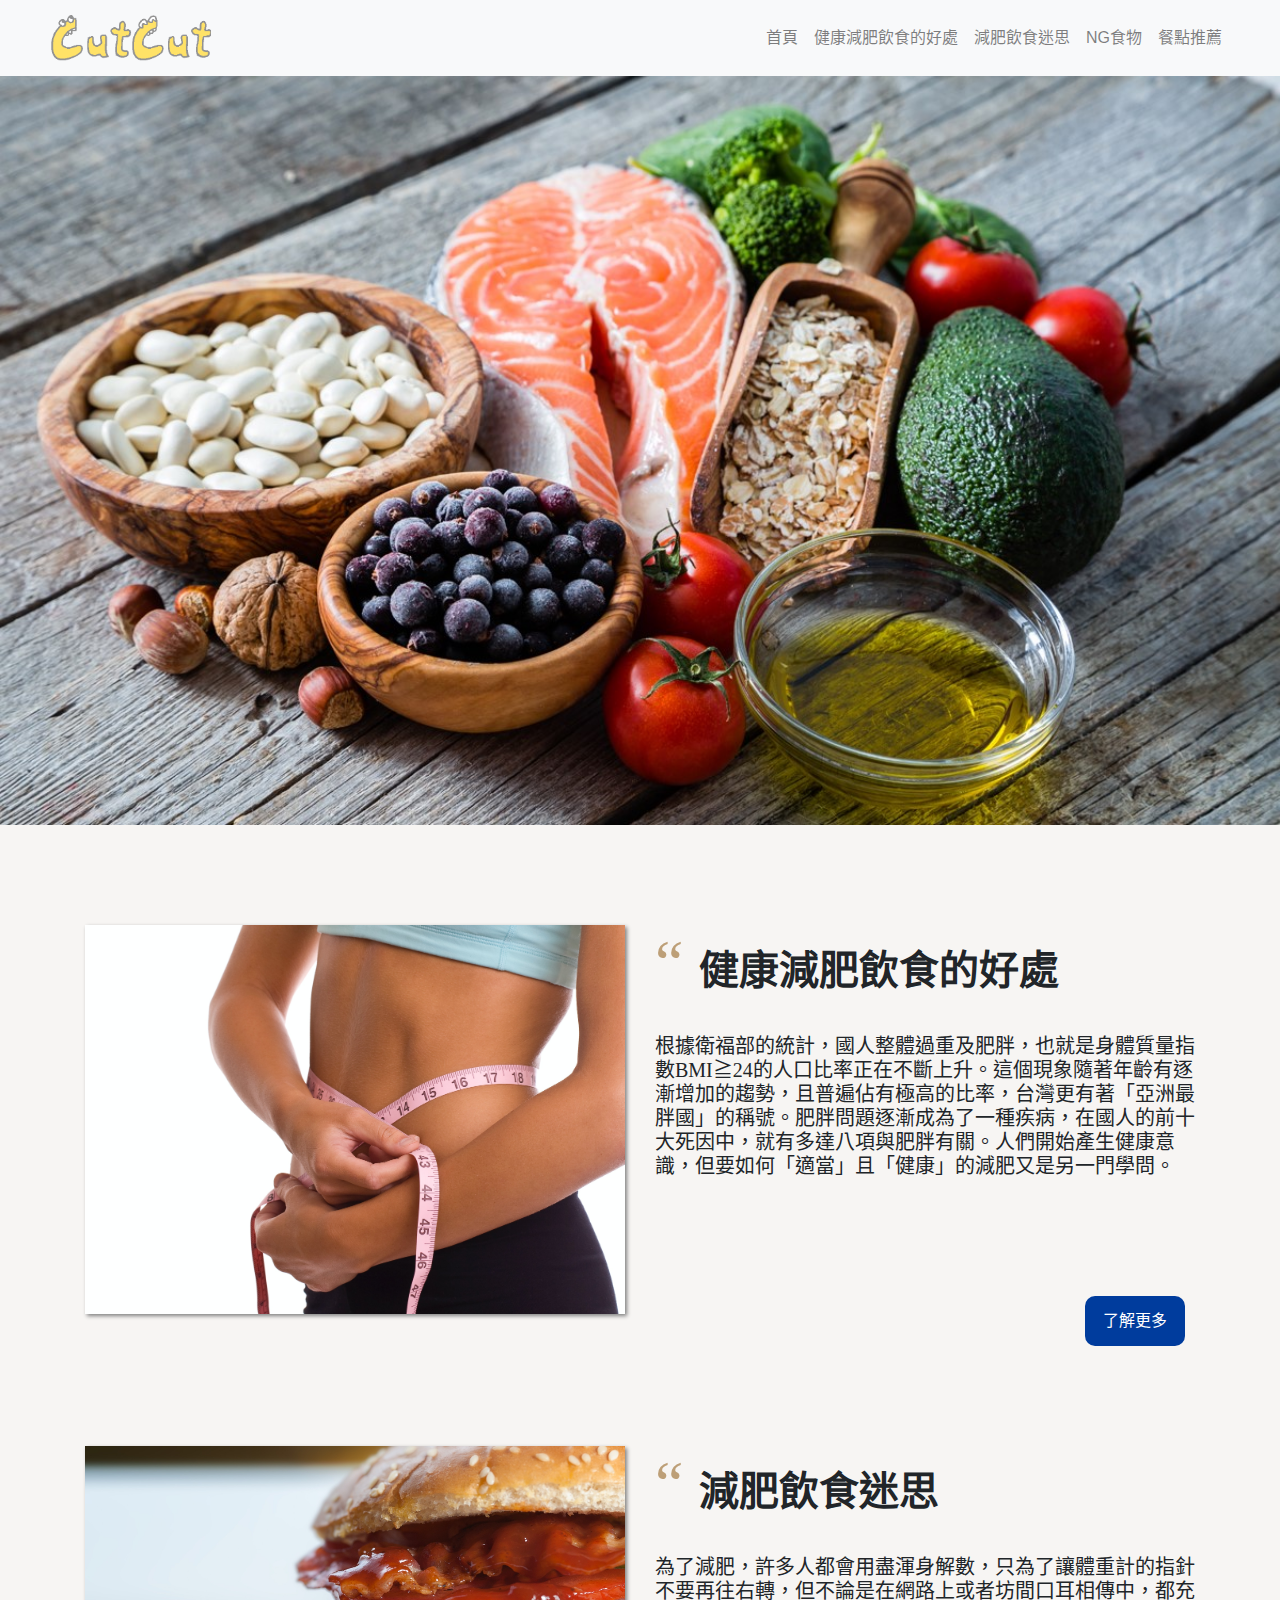
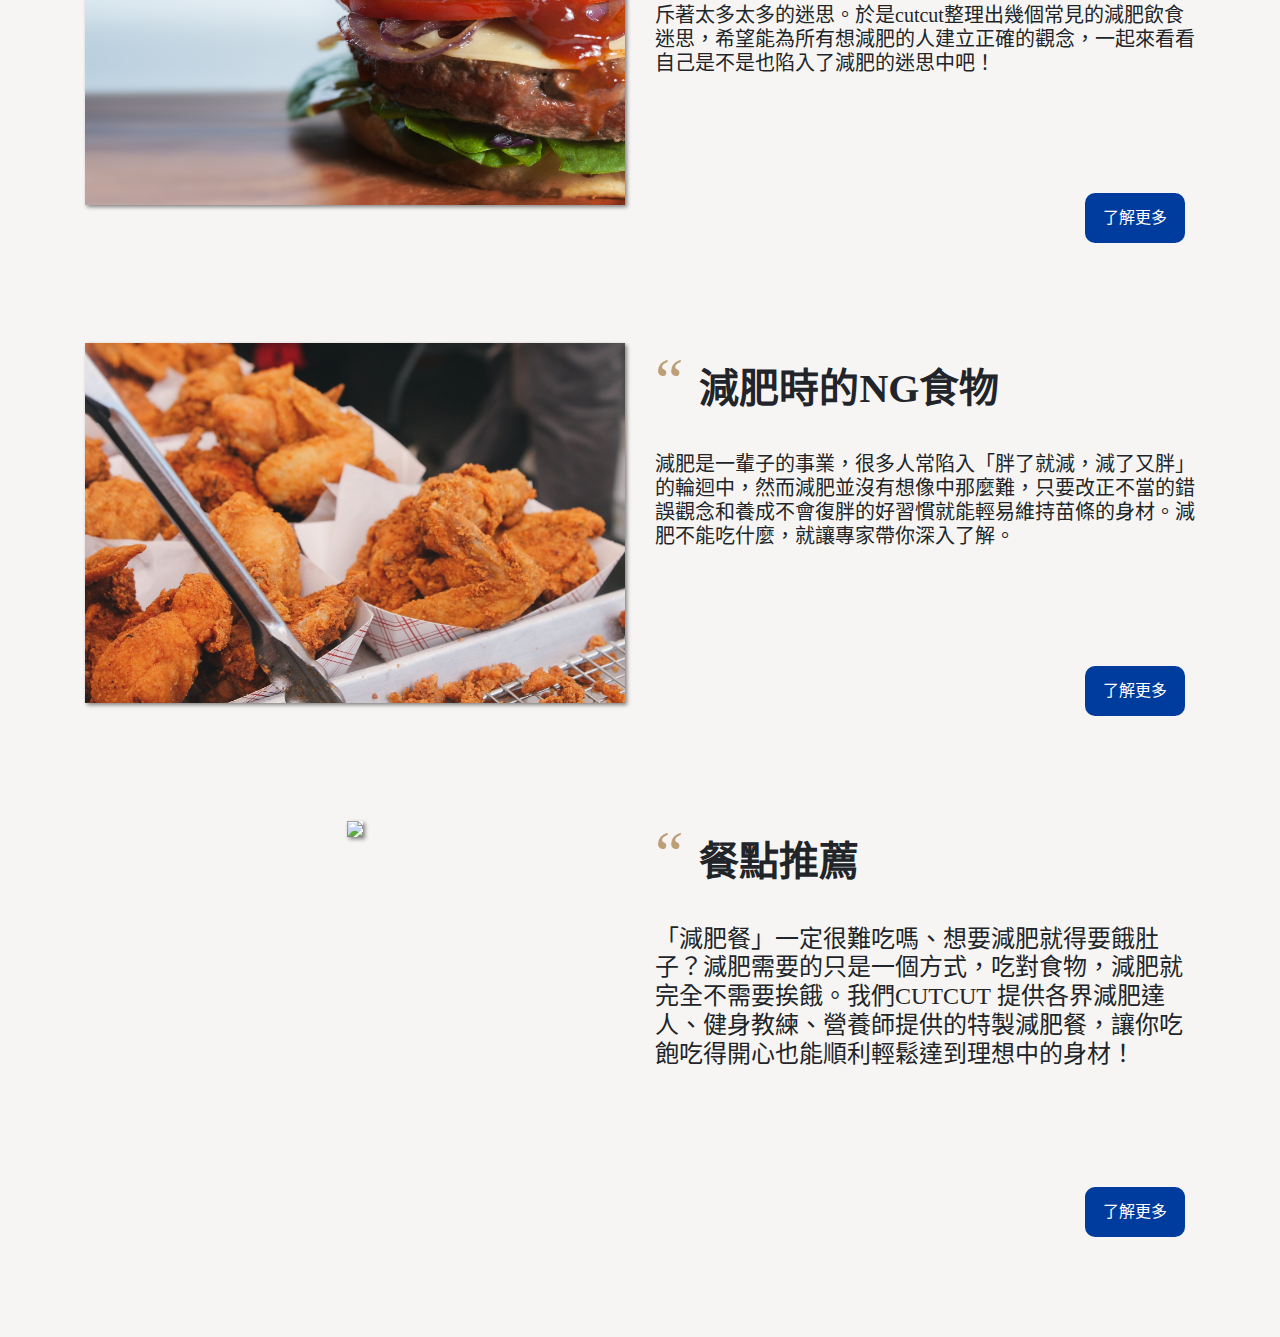
==== index.html @ c5ebdc36 "cutcut" ====
<!DOCTYPE html>
<html lang="zh-TW">
<head>
	<meta charset="UTF-8">
	<!-- 手機版縮放 -->
	<meta name="viewport" content="width=device-width, initial-scale=1">
	<title>cutcut!</title>
	<!-- css連結 -->
	<link href="css/bootstrap.min.css" rel="stylesheet">
	<link href="css/style.css" rel="stylesheet">

</head>

<body style="background-color: #F7F5F3;">


<!-- 最上方導覽列-->
<nav class="navbar navbar-expand-lg navbar-light bg-light fixed-top">
	<a class="navbar-brand" href="#"><img src="img/name1.png" alt=""></a>
 		<button class="navbar-toggler" type="button" data-toggle="collapse" data-target="#navbarSupportedContent" aria-controls="navbarSupportedContent" aria-expanded="false" aria-label="Toggle navigation">
			<span class="navbar-toggler-icon"></span>
		</button>

  	<div class="collapse navbar-collapse" id="navbarSupportedContent">
    	<ul class="navbar-nav ml-auto">
	    	<li class="nav-item"><a class="nav-link" href="index.html">首頁</a></li>
		    <li class="nav-item"><a class="nav-link" href="page2.html">健康減肥飲食的好處</a></li>
		    <li class="nav-item"><a class="nav-link" href="page3.html">減肥飲食迷思</a></li>
		    <li class="nav-item"><a class="nav-link" href="page4.html">NG食物</a></li>
		    <li class="nav-item"><a class="nav-link" href="page6.html">餐點推薦</a></li>
    	</ul>
  	</div>
</nav>



<!--最上方大圖-->
<div class="banner">
	<img src="img/banner.jpg" class="d-block w-100" alt="">
</div>


<!--記得重新調整各區塊的class跟margin，這樣才能調整按鈕位置-->
		  

<!--健康減肥飲食的好處-->
<div class="about">
	<div class="container ">
		
		<!--左邊大圖-->
		<div class="row">
			<div class="col-md-6 text-center">
				<img src="img/loseweight.jpg" class="img-fluid">
			</div>
			<!--右邊文字-->
			<div class="col-md-6 story mt-2 mt-md-0">
				<h1 class="quote"><strong>健康減肥飲食的好處</strong></h1>
				<br>
				<h5>根據衛福部的統計，國人整體過重及肥胖，也就是身體質量指數BMI≧24的人口比率正在不斷上升。這個現象隨著年齡有逐漸增加的趨勢，且普遍佔有極高的比率，台灣更有著「亞洲最胖國」的稱號。肥胖問題逐漸成為了一種疾病，在國人的前十大死因中，就有多達八項與肥胖有關。人們開始產生健康意識，但要如何「適當」且「健康」的減肥又是另一門學問。</h5>
				<!--了解更多-->
				<input class="seemore" type="button" value="了解更多" name="按鈕名稱" style="width:100px;height:50px;" onclick="self.location.href='page2.html'">
			</div>
		</div>

	</div>
</div>


<!--減肥飲食迷思-->
<div class="service" id="section3">
	<div class="container">

		<!--左邊大圖-->
		<div class="row">
			<div class="col-md-6 text-center">
				<img src="img/burger.jpg" class="img-fluid">
			</div>
			<!--右邊文字-->
			<div class="col-md-6 story mt-2 mt-md-0">
				<h1 class="quote"><strong>減肥飲食迷思</strong></h1>
				<br>
				<h5>為了減肥，許多人都會用盡渾身解數，只為了讓體重計的指針不要再往右轉，但不論是在網路上或者坊間口耳相傳中，都充斥著太多太多的迷思。於是cutcut整理出幾個常見的減肥飲食迷思，希望能為所有想減肥的人建立正確的觀念，一起來看看自己是不是也陷入了減肥的迷思中吧！</h5>
				<!--了解更多-->
				<input class="seemore" type="button" value="了解更多" name="按鈕名稱" style="width:100px;height:50px;" onclick="self.location.href='page3.html'">
			</div>
		</div>
	</div>
</div>

<!--NG食物-->
<div class="about" id="section3">
	<div class="container">

		<!--左邊大圖-->
		<div class="row">
			<div class="col-md-6 text-center">
				<img src="img/ngfood.jpg" class="img-fluid">
			</div>
			<!--右邊文字-->
			<div class="col-md-6 story mt-2 mt-md-0">
				<h1 class="quote"><strong>減肥時的NG食物</strong></h1>
				<br>
				<h5>減肥是一輩子的事業，很多人常陷入「胖了就減，減了又胖」的輪迴中，然而減肥並沒有想像中那麼難，只要改正不當的錯誤觀念和養成不會復胖的好習慣就能輕易維持苗條的身材。減肥不能吃什麼，就讓專家帶你深入了解。</h5>
				<!--了解更多-->
				<input class="seemore" type="button" value="了解更多" name="按鈕名稱" style="width:100px;height:50px;" onclick="self.location.href='page4.html'">
			</div>
		</div>
	</div>
</div>

<!--餐點推薦-->
<div class="recommand" id="section3">
	<div class="container">

		<!--左邊大圖-->
		<div class="row">
			<div class="col-md-6 text-center">
				<img src="img/good1.jpg" class="img-fluid">
			</div>
			<!--右邊文字-->
			<div class="col-md-6 story mt-2 mt-md-0">
				<h1 class="quote"><strong>餐點推薦</strong></h1>
				<br>
				<h4>「減肥餐」一定很難吃嗎、想要減肥就得要餓肚子？減肥需要的只是一個方式，吃對食物，減肥就完全不需要挨餓。我們CUTCUT 提供各界減肥達人、健身教練、營養師提供的特製減肥餐，讓你吃飽吃得開心也能順利輕鬆達到理想中的身材！</h4>
				<!--了解更多-->
				<input class="seemore" type="button" value="了解更多" name="按鈕名稱" style="width:100px;height:50px;" onclick="self.location.href='page6.html'">
			</div>
		</div>
	</div>
</div>



	<!-- JS連結 -->
	<script src="js/jQuery.js"></script>
	<script src="js/jquery-3.6.0.min.js"></script>
	<script src="js/bootstrap.min.js"></script>
	<script src="js/script.js"></script>

</body>
</html>
---- css/style.css ----
/*設定整體字型*/
.container {
	font-family: "Georgia";
}

@media (min-width: 768px) {
/*nav選單*/
	.navbar{
	padding-left:50px!important;
	padding-right:50px!important; 
	}
}

.navbar-brand img {
	height: 50px;
}

.banner {
	margin-top: 76px;
}

.banner .container-fluid {
	padding:0!important;
}

.about {
	padding:100px 0;
}

.about img {
	/*幫圖片加陰影*/
	box-shadow:2px 2px 4px gray;
	
}

.service img {
	/*幫圖片加陰影*/
	box-shadow:2px 2px 4px gray;
}

.recommand {
	margin-bottom: 100px;
}

.recommand img {
	/*幫圖片加陰影*/
	box-shadow:2px 2px 4px gray;
}

/*設定圖片不要跑版*/
.img-fluid {
	width: 100%;
	height: auto;
}

/*see more按鈕*/
input {
	border:0;
 	background-color:#003C9D;
 	color:#fff;
 	border-radius:10px;
 	cursor:pointer;
}

input:hover {
	color:#003C9D;
	background-color:#fff;
	border:2px #003C9D solid;
}

.seemore {
	margin-left: 430px;
	margin-top: 110px;
}

.page2h1 {
	text-align: center;
	margin-top: 100px;
	margin-bottom: 30px;
}

.rowcenter {
	max-width: 50%;
	text-align: center;
	display: flex;
	justify-content: center;
}

.upword {
	margin-top: 50px;
}

/*設定標題引號*/
.quote:before {
    content: " “ ";
    color: #bd9f77;
    left: -0.5em;
    top: -0.1em;
    font-size: 160%;
 }
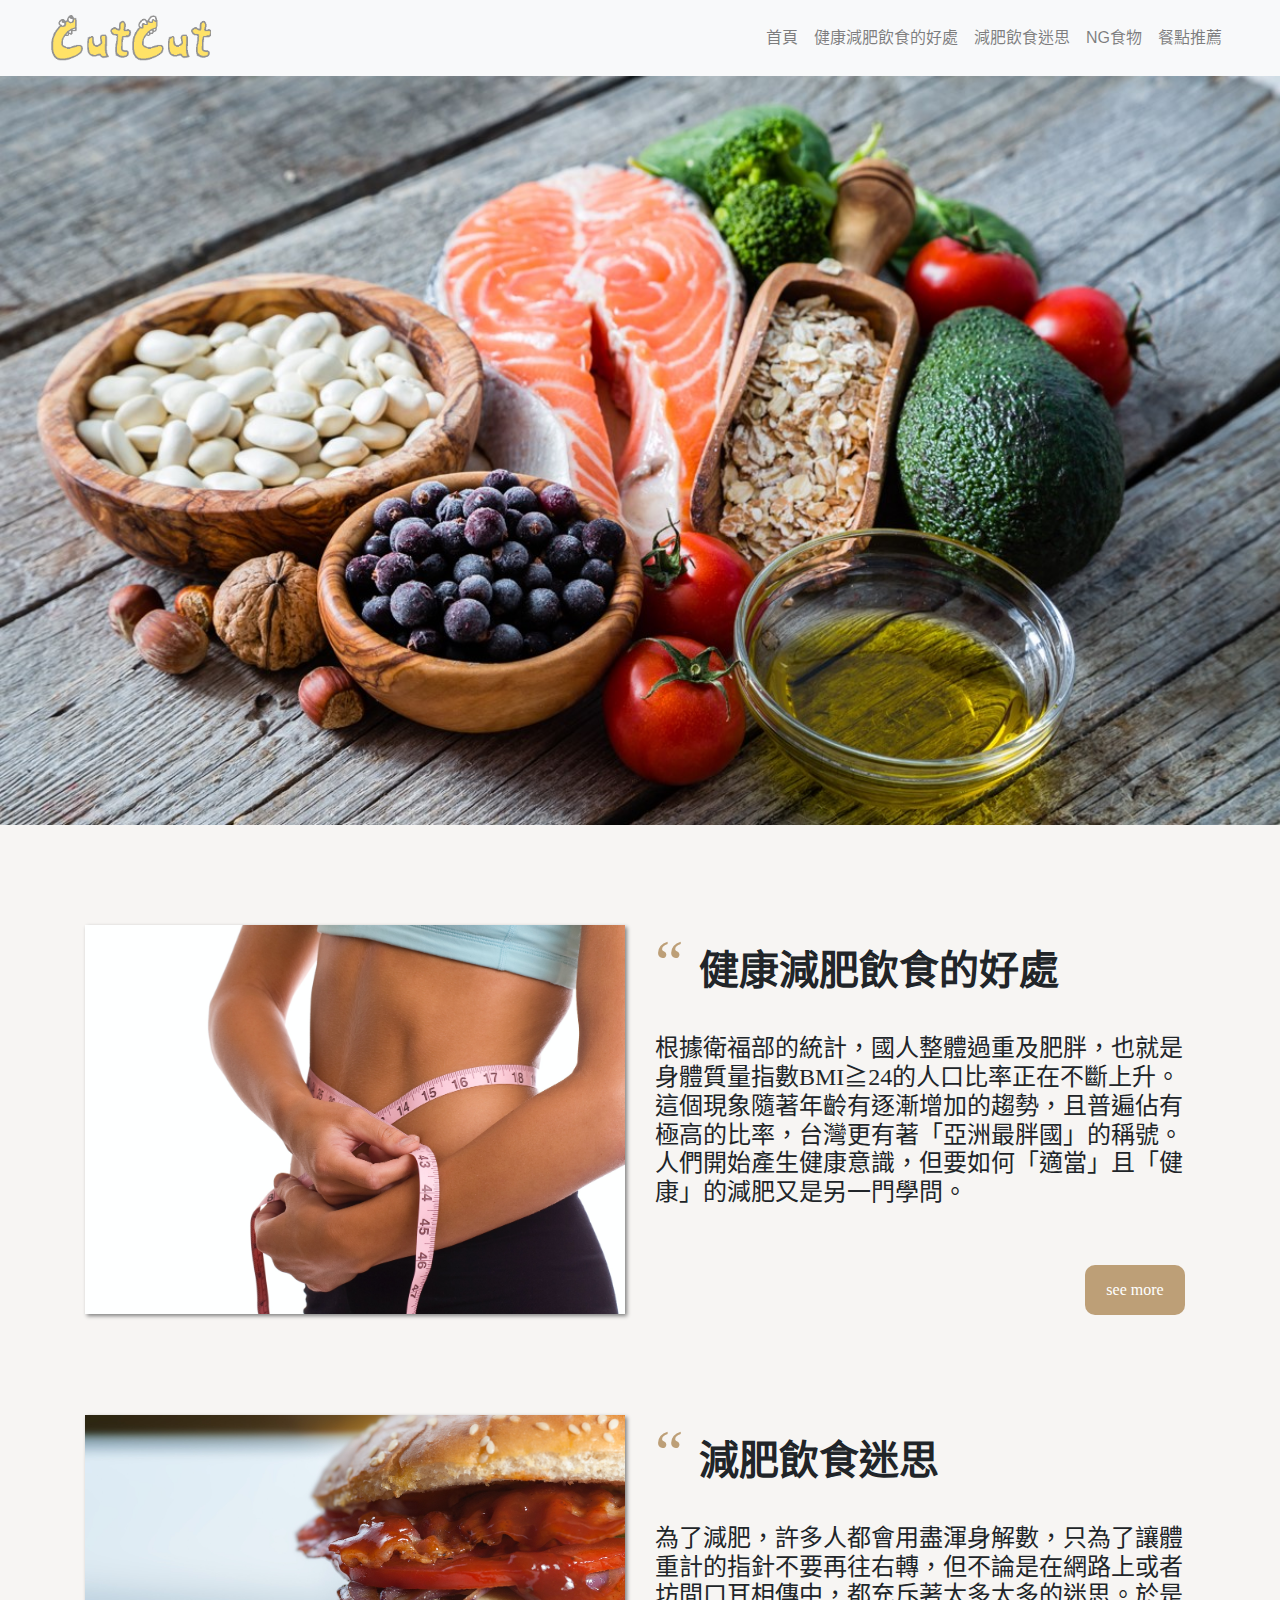
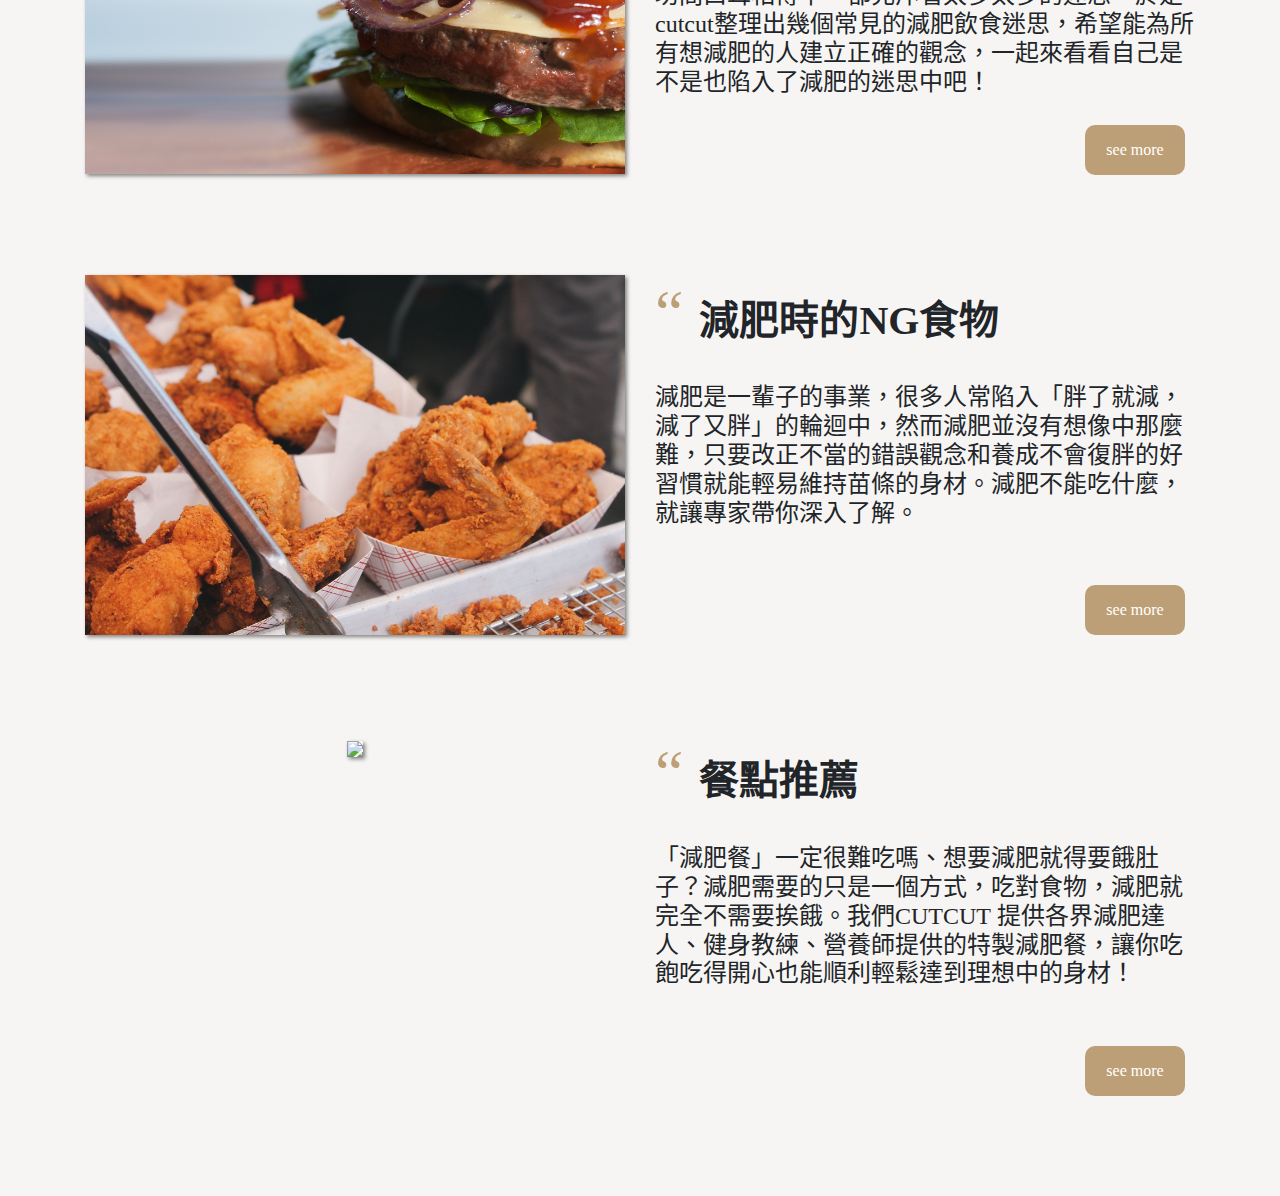
==== commit c2cfc5cb: "cutcut3" ====
--- a/index.html
+++ b/index.html
@@ -44,7 +44,7 @@
 		  
 
 <!--健康減肥飲食的好處-->
-<div class="about">
+<div class="firstsection">
 	<div class="container ">
 		
 		<!--左邊大圖-->
@@ -56,9 +56,9 @@
 			<div class="col-md-6 story mt-2 mt-md-0">
 				<h1 class="quote"><strong>健康減肥飲食的好處</strong></h1>
 				<br>
-				<h5>根據衛福部的統計，國人整體過重及肥胖，也就是身體質量指數BMI≧24的人口比率正在不斷上升。這個現象隨著年齡有逐漸增加的趨勢，且普遍佔有極高的比率，台灣更有著「亞洲最胖國」的稱號。肥胖問題逐漸成為了一種疾病，在國人的前十大死因中，就有多達八項與肥胖有關。人們開始產生健康意識，但要如何「適當」且「健康」的減肥又是另一門學問。</h5>
+				<h4>根據衛福部的統計，國人整體過重及肥胖，也就是身體質量指數BMI≧24的人口比率正在不斷上升。這個現象隨著年齡有逐漸增加的趨勢，且普遍佔有極高的比率，台灣更有著「亞洲最胖國」的稱號。人們開始產生健康意識，但要如何「適當」且「健康」的減肥又是另一門學問。</h4>
 				<!--了解更多-->
-				<input class="seemore" type="button" value="了解更多" name="按鈕名稱" style="width:100px;height:50px;" onclick="self.location.href='page2.html'">
+				<input class="seemore1" type="button" value="see more" name="按鈕名稱" style="width:100px;height:50px;" onclick="self.location.href='page2.html'">
 			</div>
 		</div>
 
@@ -67,7 +67,7 @@
 
 
 <!--減肥飲食迷思-->
-<div class="service" id="section3">
+<div class="secondsection">
 	<div class="container">
 
 		<!--左邊大圖-->
@@ -79,16 +79,16 @@
 			<div class="col-md-6 story mt-2 mt-md-0">
 				<h1 class="quote"><strong>減肥飲食迷思</strong></h1>
 				<br>
-				<h5>為了減肥，許多人都會用盡渾身解數，只為了讓體重計的指針不要再往右轉，但不論是在網路上或者坊間口耳相傳中，都充斥著太多太多的迷思。於是cutcut整理出幾個常見的減肥飲食迷思，希望能為所有想減肥的人建立正確的觀念，一起來看看自己是不是也陷入了減肥的迷思中吧！</h5>
+				<h4>為了減肥，許多人都會用盡渾身解數，只為了讓體重計的指針不要再往右轉，但不論是在網路上或者坊間口耳相傳中，都充斥著太多太多的迷思。於是cutcut整理出幾個常見的減肥飲食迷思，希望能為所有想減肥的人建立正確的觀念，一起來看看自己是不是也陷入了減肥的迷思中吧！</h4>
 				<!--了解更多-->
-				<input class="seemore" type="button" value="了解更多" name="按鈕名稱" style="width:100px;height:50px;" onclick="self.location.href='page3.html'">
+				<input class="seemore2" type="button" value="see more" name="按鈕名稱" style="width:100px;height:50px;" onclick="self.location.href='page3.html'">
 			</div>
 		</div>
 	</div>
 </div>
 
 <!--NG食物-->
-<div class="about" id="section3">
+<div class="thirdsection">
 	<div class="container">
 
 		<!--左邊大圖-->
@@ -100,16 +100,16 @@
 			<div class="col-md-6 story mt-2 mt-md-0">
 				<h1 class="quote"><strong>減肥時的NG食物</strong></h1>
 				<br>
-				<h5>減肥是一輩子的事業，很多人常陷入「胖了就減，減了又胖」的輪迴中，然而減肥並沒有想像中那麼難，只要改正不當的錯誤觀念和養成不會復胖的好習慣就能輕易維持苗條的身材。減肥不能吃什麼，就讓專家帶你深入了解。</h5>
+				<h4>減肥是一輩子的事業，很多人常陷入「胖了就減，減了又胖」的輪迴中，然而減肥並沒有想像中那麼難，只要改正不當的錯誤觀念和養成不會復胖的好習慣就能輕易維持苗條的身材。減肥不能吃什麼，就讓專家帶你深入了解。</h4>
 				<!--了解更多-->
-				<input class="seemore" type="button" value="了解更多" name="按鈕名稱" style="width:100px;height:50px;" onclick="self.location.href='page4.html'">
+				<input class="seemore3" type="button" value="see more" name="按鈕名稱" style="width:100px;height:50px;" onclick="self.location.href='page4.html'">
 			</div>
 		</div>
 	</div>
 </div>
 
 <!--餐點推薦-->
-<div class="recommand" id="section3">
+<div class="recommand">
 	<div class="container">
 
 		<!--左邊大圖-->
@@ -123,7 +123,7 @@
 				<br>
 				<h4>「減肥餐」一定很難吃嗎、想要減肥就得要餓肚子？減肥需要的只是一個方式，吃對食物，減肥就完全不需要挨餓。我們CUTCUT 提供各界減肥達人、健身教練、營養師提供的特製減肥餐，讓你吃飽吃得開心也能順利輕鬆達到理想中的身材！</h4>
 				<!--了解更多-->
-				<input class="seemore" type="button" value="了解更多" name="按鈕名稱" style="width:100px;height:50px;" onclick="self.location.href='page6.html'">
+				<input class="seemore4" type="button" value="see more" name="按鈕名稱" style="width:100px;height:50px;" onclick="self.location.href='page6.html'">
 			</div>
 		</div>
 	</div>
--- a/css/style.css
+++ b/css/style.css
@@ -24,22 +24,36 @@
 	padding:0!important;
 }
 
-.about {
-	padding:100px 0;
+.firstsection {
+	margin:100px 0;
 }
 
-.about img {
+.firstsection img {
 	/*幫圖片加陰影*/
 	box-shadow:2px 2px 4px gray;
 	
 }
 
-.service img {
+.secondsection {
+	margin-top: 100px ;
+}
+
+.secondsection img {
+	/*幫圖片加陰影*/
+	box-shadow:2px 2px 4px gray;
+}
+
+.thirdsection {
+	margin-top: 100px;
+}
+
+.thirdsection img {
 	/*幫圖片加陰影*/
 	box-shadow:2px 2px 4px gray;
 }
 
 .recommand {
+	margin-top: 100px;
 	margin-bottom: 100px;
 }
 
@@ -69,9 +83,29 @@
 	border:2px #003C9D solid;
 }
 
-.seemore {
+.seemore1 {
+	background-color: #bd9f77;
+	
 	margin-left: 430px;
-	margin-top: 110px;
+	margin-top: 50px;
+}
+
+.seemore2 {
+	background-color: #bd9f77;
+	margin-left: 430px;
+	margin-top: 20px;
+}
+
+.seemore3 {
+	background-color: #bd9f77;
+	margin-left: 430px;
+	margin-top: 50px;
+}
+
+.seemore4 {
+	background-color: #bd9f77;
+	margin-left: 430px;
+	margin-top: 50px;
 }
 
 .page2h1 {
